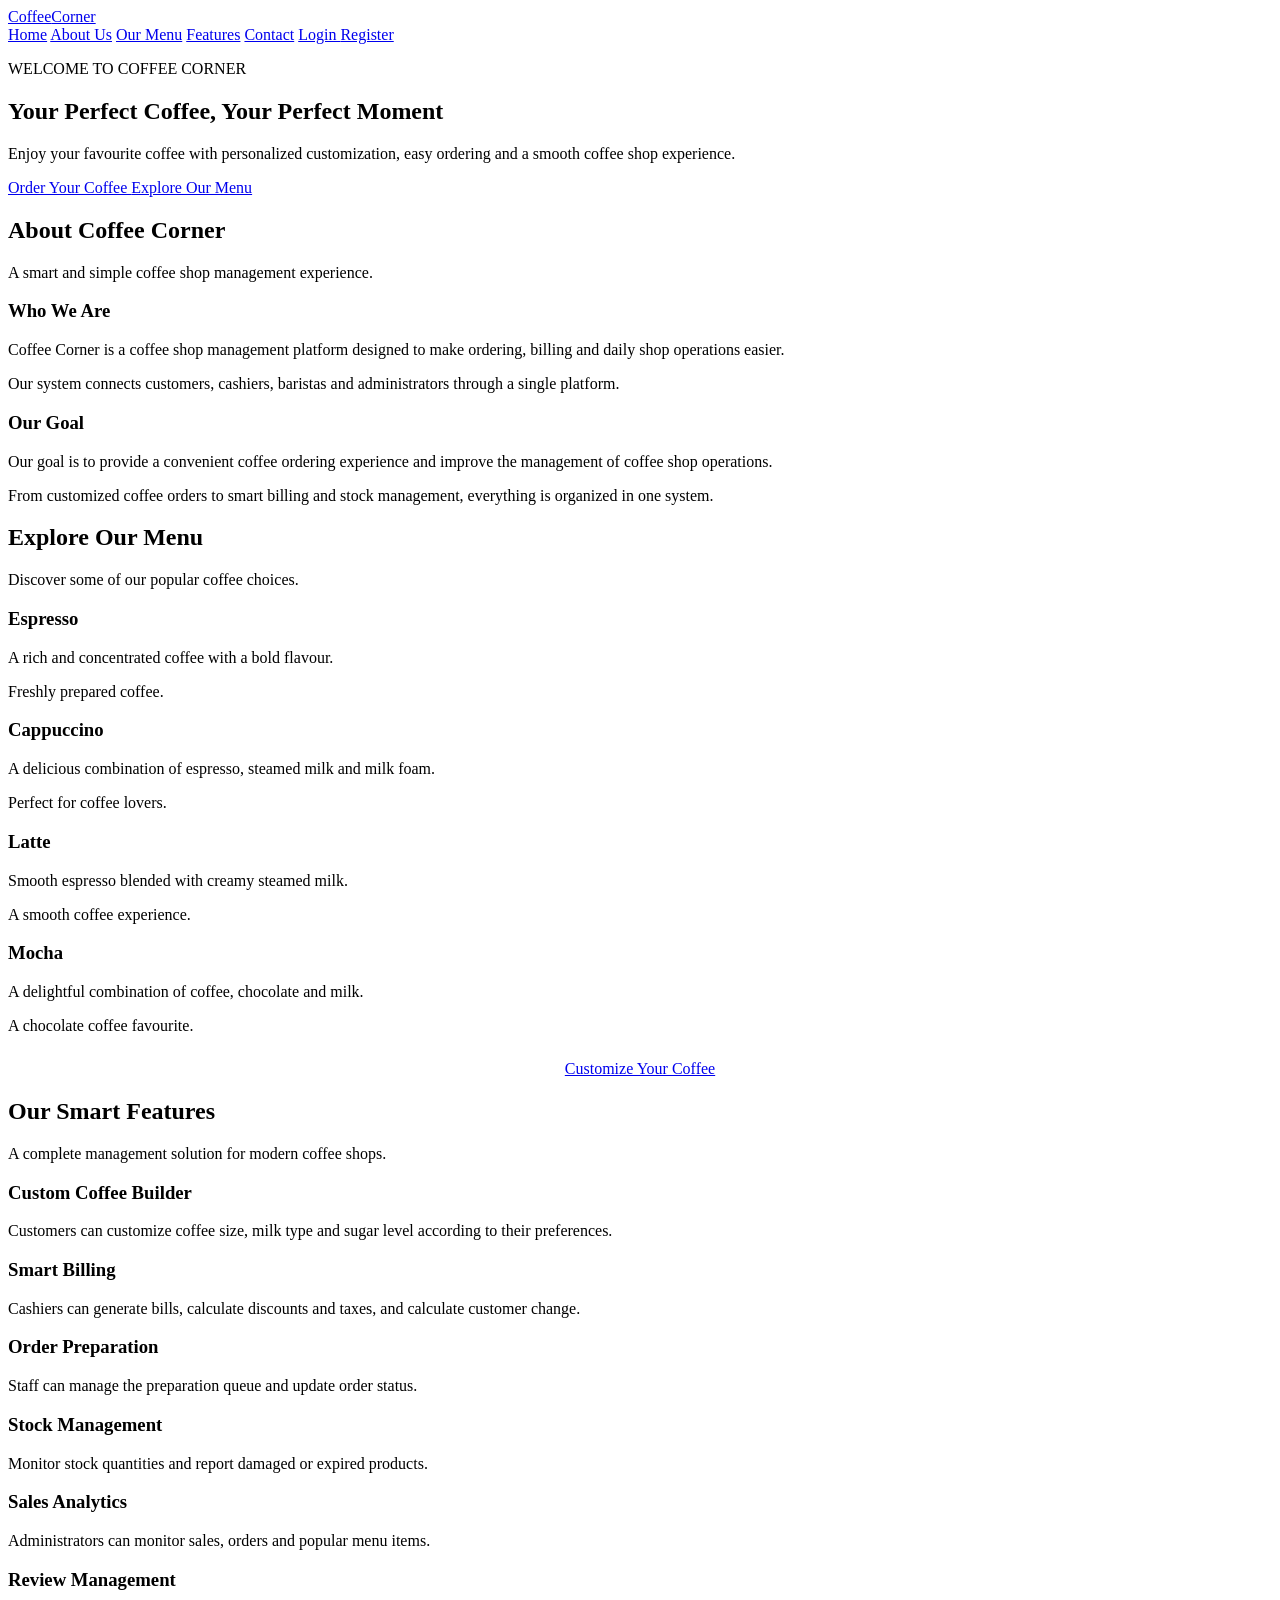
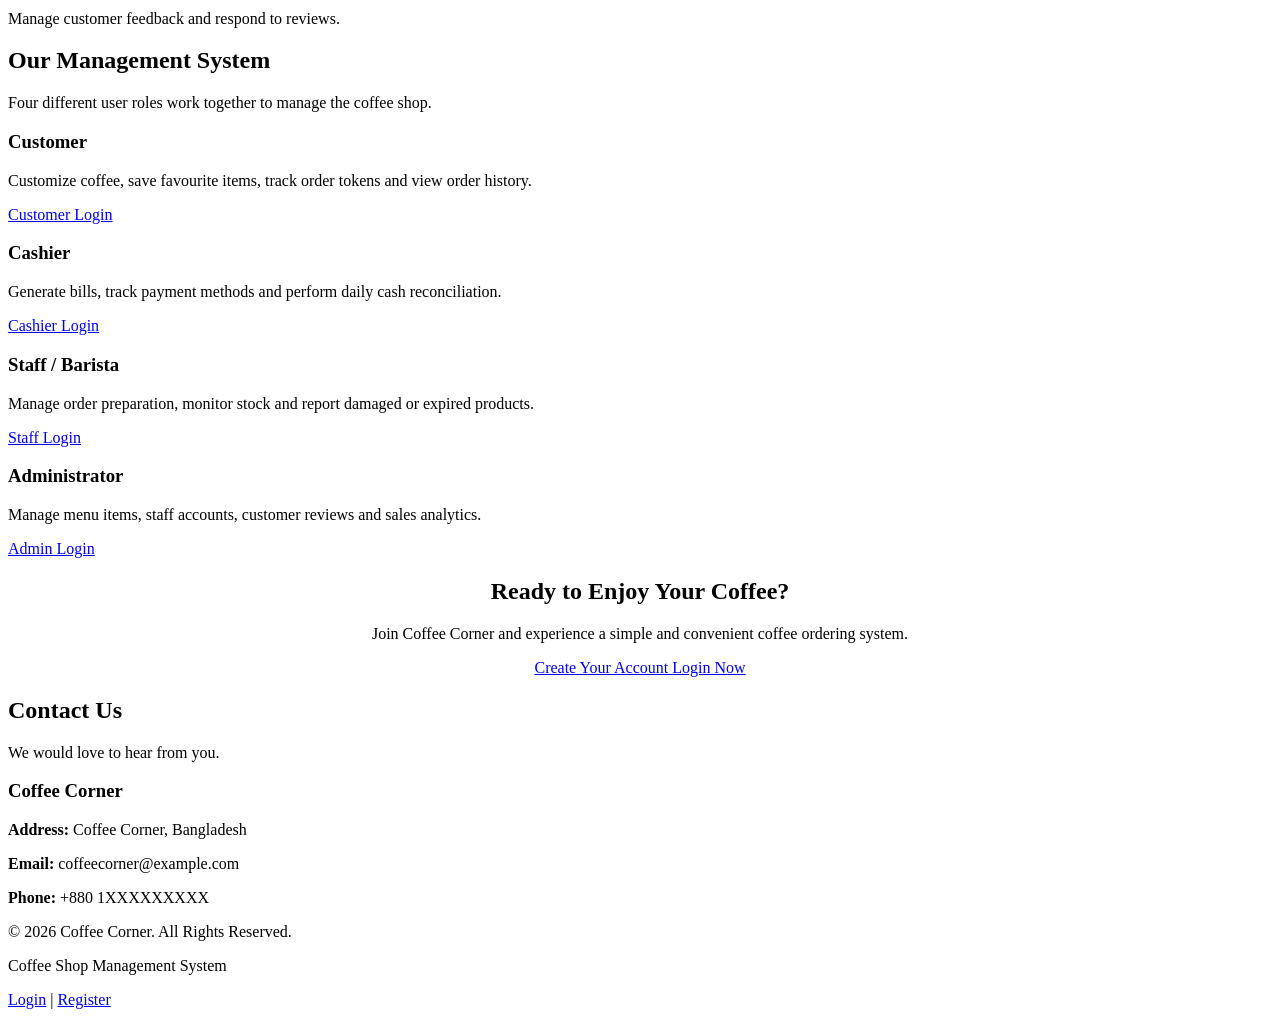
==== index.html @ bee69907 "creating index" ====
<!DOCTYPE html>
<html lang="en-US">

<head>
    <meta charset="UTF-8">
    <meta name="viewport" content="width=device-width, initial-scale=1.0">
    <meta name="description" content="Coffee Corner - Coffee Shop Management System">
    <title>Home | Coffee Corner</title>

    <link rel="stylesheet" href="css/style.css">
</head>

<body>

    <!-- ============ HEADER ============ -->
    <header class="header">

        <a href="index.html" class="logo">
            Coffee<span>Corner</span>
        </a>

        <nav class="home-nav">

            <a href="#home">Home</a>

            <a href="#about">About Us</a>

            <a href="#menu">Our Menu</a>

            <a href="#features">Features</a>

            <a href="#contact">Contact</a>

            <a href="login.html" class="btn btn-small">
                Login
            </a>

            <a href="register.html" class="btn btn-small btn-secondary">
                Register
            </a>

        </nav>

    </header>


    <!-- ============ MAIN CONTAINER ============ -->
    <main>


        <!-- ============ HERO SECTION ============ -->
        <section id="home" class="hero-section">

            <div class="hero-content">

                <p class="hero-tagline">
                    WELCOME TO COFFEE CORNER
                </p>

                <h1>
                    Your Perfect Coffee,
                    <span>Your Perfect Moment</span>
                </h1>

                <p>
                    Enjoy your favourite coffee with personalized
                    customization, easy ordering and a smooth
                    coffee shop experience.
                </p>

                <div class="hero-actions">

                    <a href="login.html" class="btn">
                        Order Your Coffee
                    </a>

                    <a href="#menu" class="btn btn-secondary">
                        Explore Our Menu
                    </a>

                </div>

            </div>

        </section>



        <!-- ============ ABOUT SECTION ============ -->
        <section id="about" class="container page-section">

            <h2 class="page-title">
                About Coffee Corner
            </h2>

            <p class="page-subtitle">
                A smart and simple coffee shop management experience.
            </p>

            <div class="row">

                <div class="col card">

                    <h3>Who We Are</h3>

                    <p>
                        Coffee Corner is a coffee shop management
                        platform designed to make ordering,
                        billing and daily shop operations easier.
                    </p>

                    <p>
                        Our system connects customers, cashiers,
                        baristas and administrators through
                        a single platform.
                    </p>

                </div>


                <div class="col card">

                    <h3>Our Goal</h3>

                    <p>
                        Our goal is to provide a convenient
                        coffee ordering experience and improve
                        the management of coffee shop operations.
                    </p>

                    <p>
                        From customized coffee orders to smart
                        billing and stock management, everything
                        is organized in one system.
                    </p>

                </div>

            </div>

        </section>



        <!-- ============ MENU SECTION ============ -->
        <section id="menu" class="container page-section">

            <h2 class="page-title">
                Explore Our Menu
            </h2>

            <p class="page-subtitle">
                Discover some of our popular coffee choices.
            </p>


            <div class="row">

                <div class="col card">

                    <h3>Espresso</h3>

                    <p>
                        A rich and concentrated coffee
                        with a bold flavour.
                    </p>

                    <p class="hint">
                        Freshly prepared coffee.
                    </p>

                </div>


                <div class="col card">

                    <h3>Cappuccino</h3>

                    <p>
                        A delicious combination of espresso,
                        steamed milk and milk foam.
                    </p>

                    <p class="hint">
                        Perfect for coffee lovers.
                    </p>

                </div>


                <div class="col card">

                    <h3>Latte</h3>

                    <p>
                        Smooth espresso blended with
                        creamy steamed milk.
                    </p>

                    <p class="hint">
                        A smooth coffee experience.
                    </p>

                </div>


                <div class="col card">

                    <h3>Mocha</h3>

                    <p>
                        A delightful combination of
                        coffee, chocolate and milk.
                    </p>

                    <p class="hint">
                        A chocolate coffee favourite.
                    </p>

                </div>

            </div>


            <div style="text-align: center; margin-top: 25px;">

                <a href="login.html" class="btn">
                    Customize Your Coffee
                </a>

            </div>

        </section>



        <!-- ============ FEATURES SECTION ============ -->
        <section id="features" class="container page-section">

            <h2 class="page-title">
                Our Smart Features
            </h2>

            <p class="page-subtitle">
                A complete management solution for modern coffee shops.
            </p>


            <div class="row">

                <div class="col card">

                    <h3>Custom Coffee Builder</h3>

                    <p>
                        Customers can customize coffee size,
                        milk type and sugar level according
                        to their preferences.
                    </p>

                </div>


                <div class="col card">

                    <h3>Smart Billing</h3>

                    <p>
                        Cashiers can generate bills,
                        calculate discounts and taxes,
                        and calculate customer change.
                    </p>

                </div>


                <div class="col card">

                    <h3>Order Preparation</h3>

                    <p>
                        Staff can manage the preparation queue
                        and update order status.
                    </p>

                </div>


                <div class="col card">

                    <h3>Stock Management</h3>

                    <p>
                        Monitor stock quantities and report
                        damaged or expired products.
                    </p>

                </div>


                <div class="col card">

                    <h3>Sales Analytics</h3>

                    <p>
                        Administrators can monitor sales,
                        orders and popular menu items.
                    </p>

                </div>


                <div class="col card">

                    <h3>Review Management</h3>

                    <p>
                        Manage customer feedback and
                        respond to reviews.
                    </p>

                </div>

            </div>

        </section>



        <!-- ============ ACTOR SECTION ============ -->
        <section class="container page-section">

            <h2 class="page-title">
                Our Management System
            </h2>

            <p class="page-subtitle">
                Four different user roles work together
                to manage the coffee shop.
            </p>


            <div class="row">

                <div class="col card">

                    <h3>Customer</h3>

                    <p>
                        Customize coffee, save favourite items,
                        track order tokens and view order history.
                    </p>

                    <a href="login.html" class="btn">
                        Customer Login
                    </a>

                </div>


                <div class="col card">

                    <h3>Cashier</h3>

                    <p>
                        Generate bills, track payment methods
                        and perform daily cash reconciliation.
                    </p>

                    <a href="login.html" class="btn">
                        Cashier Login
                    </a>

                </div>


                <div class="col card">

                    <h3>Staff / Barista</h3>

                    <p>
                        Manage order preparation, monitor stock
                        and report damaged or expired products.
                    </p>

                    <a href="login.html" class="btn">
                        Staff Login
                    </a>

                </div>


                <div class="col card">

                    <h3>Administrator</h3>

                    <p>
                        Manage menu items, staff accounts,
                        customer reviews and sales analytics.
                    </p>

                    <a href="login.html" class="btn">
                        Admin Login
                    </a>

                </div>

            </div>

        </section>



        <!-- ============ CALL TO ACTION ============ -->
        <section class="container page-section">

            <div class="card" style="text-align: center;">

                <h2>
                    Ready to Enjoy Your Coffee?
                </h2>

                <p>
                    Join Coffee Corner and experience
                    a simple and convenient coffee ordering system.
                </p>

                <a href="register.html" class="btn">
                    Create Your Account
                </a>

                <a href="login.html" class="btn btn-secondary">
                    Login Now
                </a>

            </div>

        </section>



        <!-- ============ CONTACT SECTION ============ -->
        <section id="contact" class="container page-section">

            <h2 class="page-title">
                Contact Us
            </h2>

            <p class="page-subtitle">
                We would love to hear from you.
            </p>

            <div class="card">

                <h3>Coffee Corner</h3>

                <p>
                    <strong>Address:</strong>
                    Coffee Corner, Bangladesh
                </p>

                <p>
                    <strong>Email:</strong>
                    coffeecorner@example.com
                </p>

                <p>
                    <strong>Phone:</strong>
                    +880 1XXXXXXXXX
                </p>

            </div>

        </section>

    </main>


    <!-- ============ FOOTER ============ -->
    <footer class="footer">

        <p>
            &copy; 2026 Coffee Corner.
            All Rights Reserved.
        </p>

        <p>
            Coffee Shop Management System
        </p>

        <p>
            <a href="login.html">Login</a> |
            <a href="register.html">Register</a>
        </p>

    </footer>


</body>

</html>
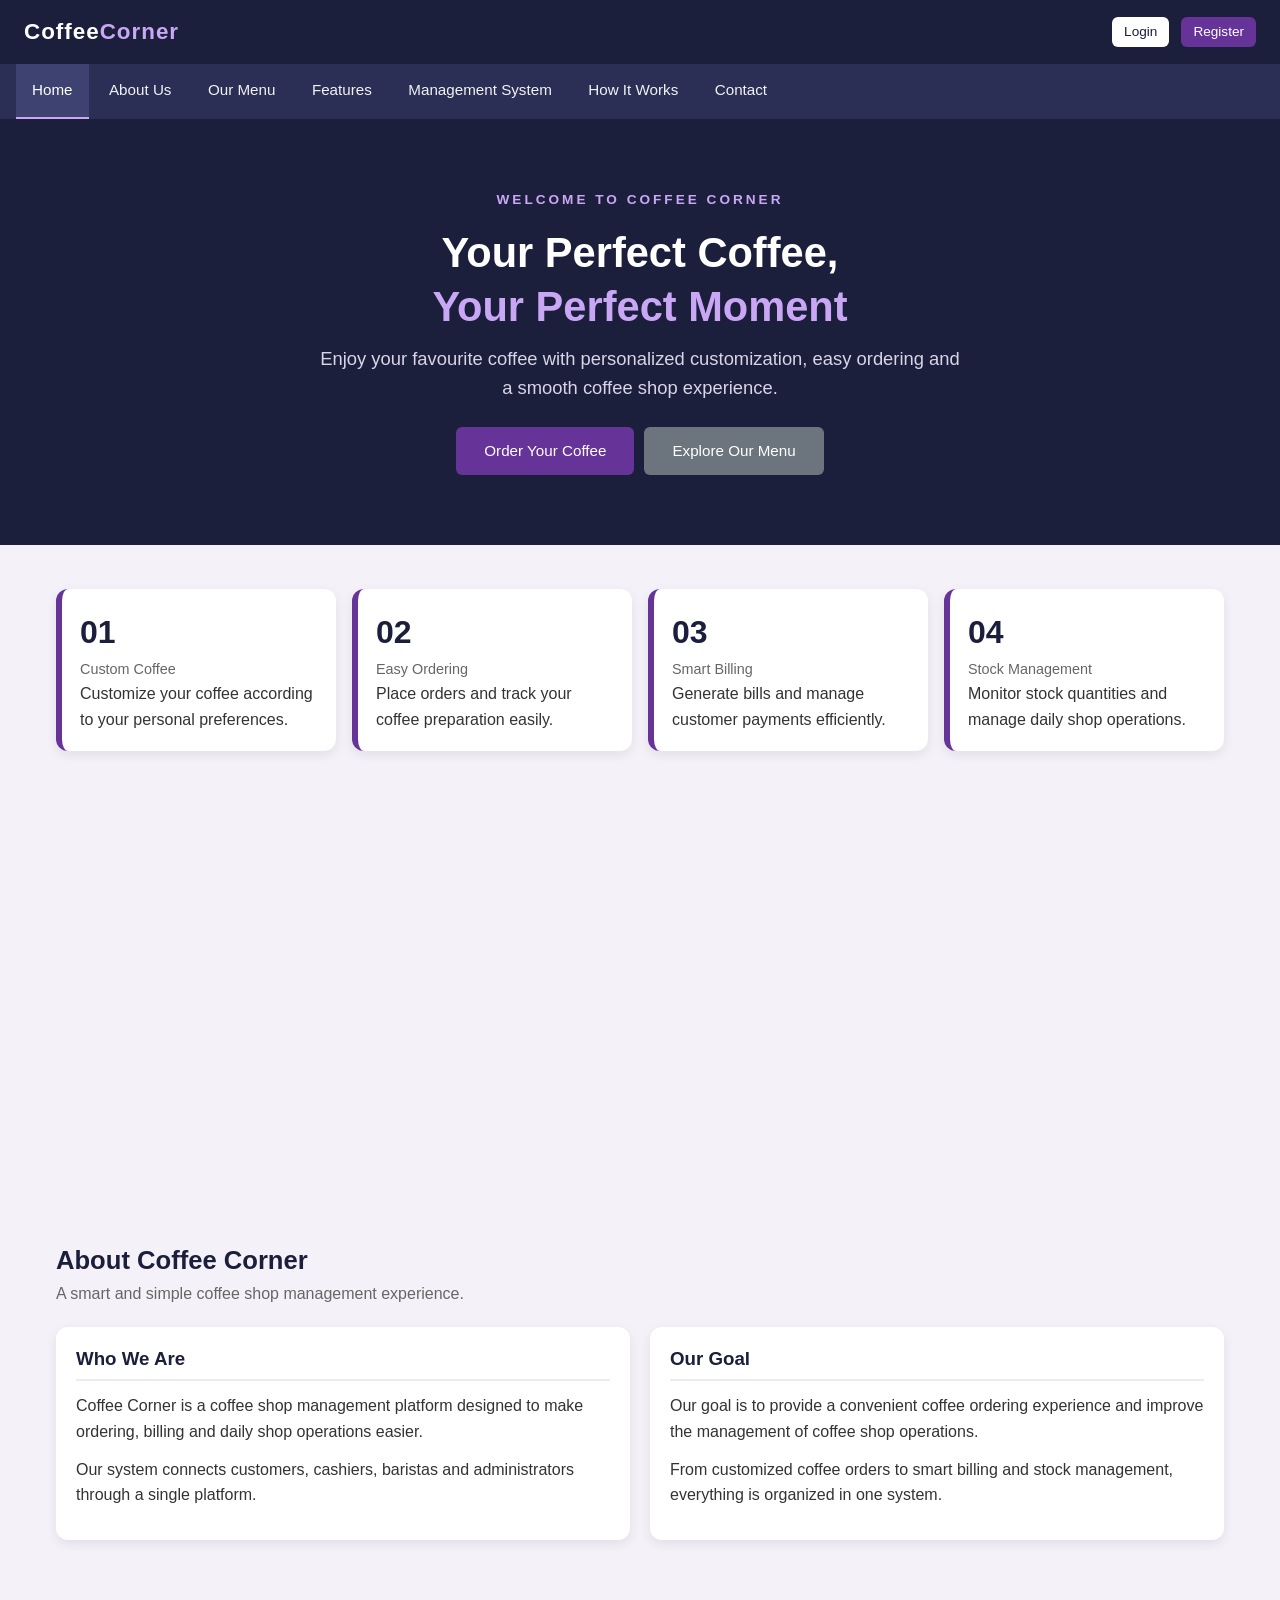
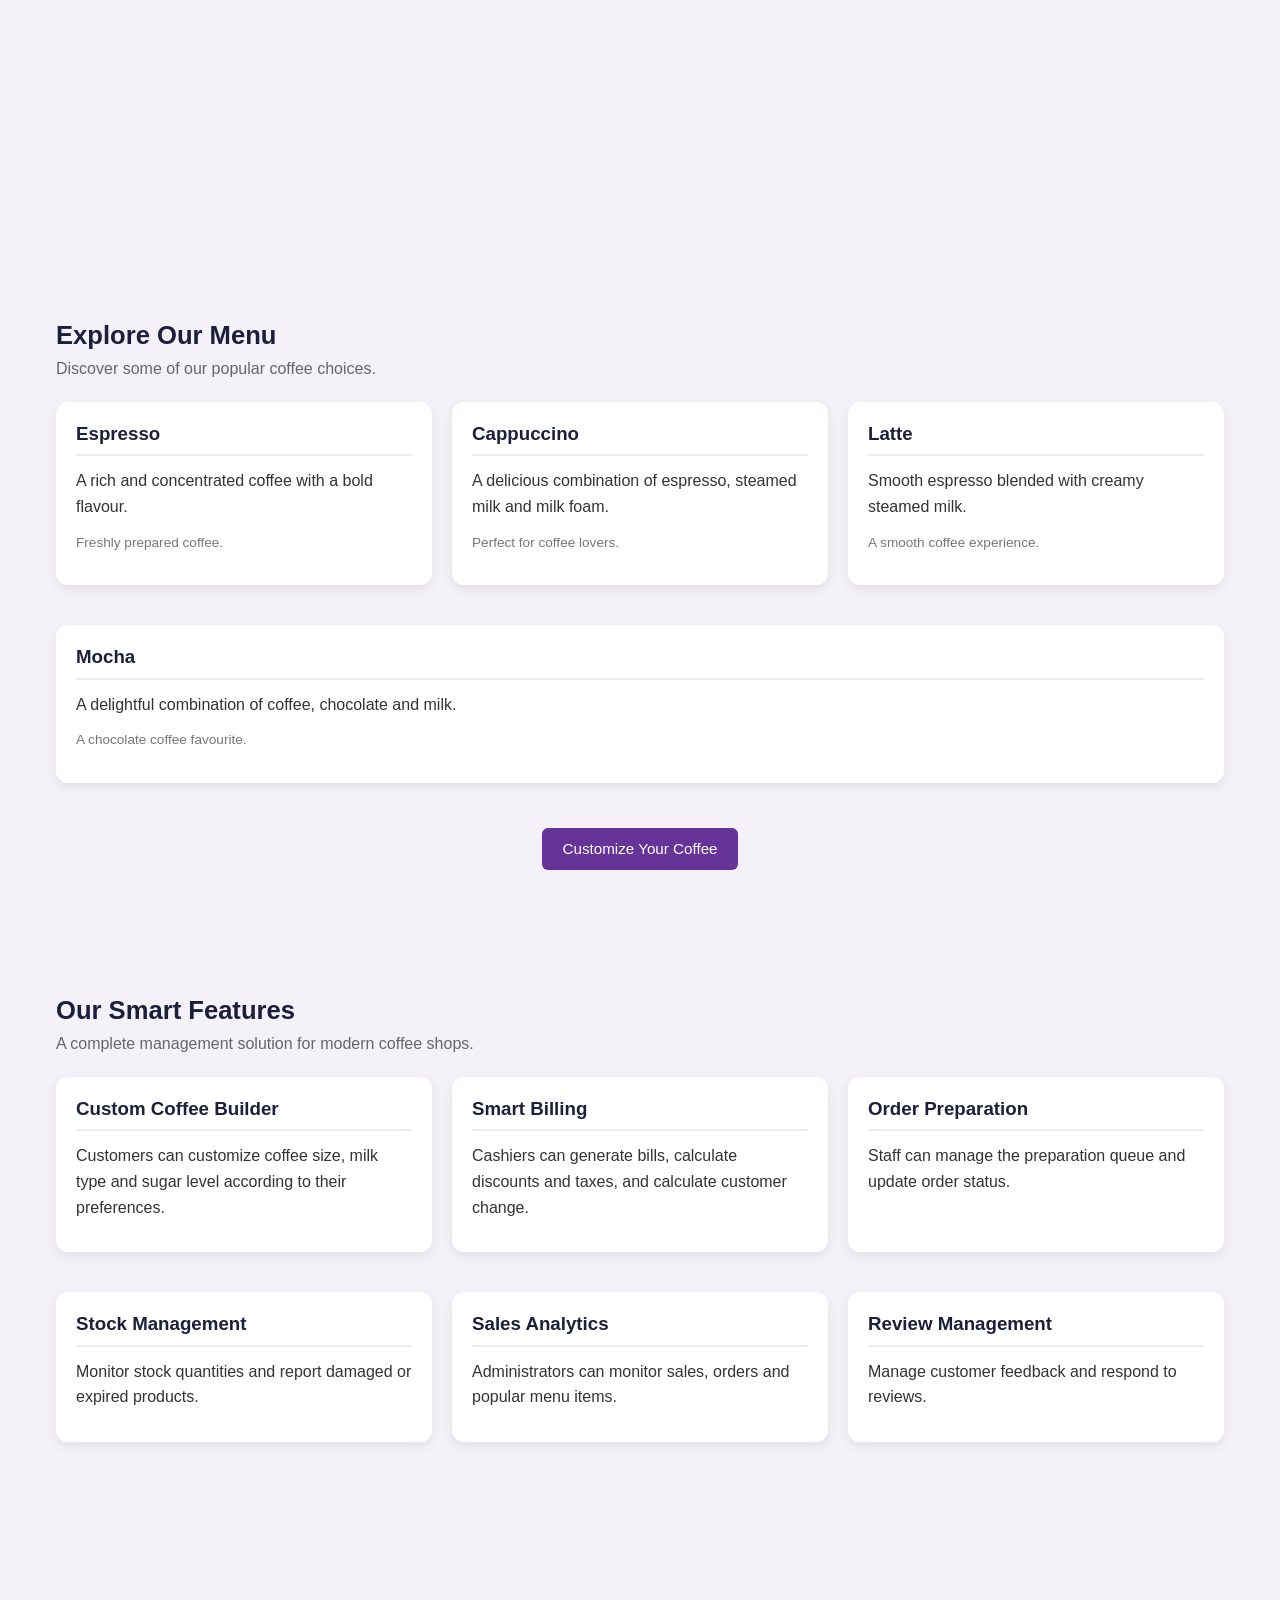
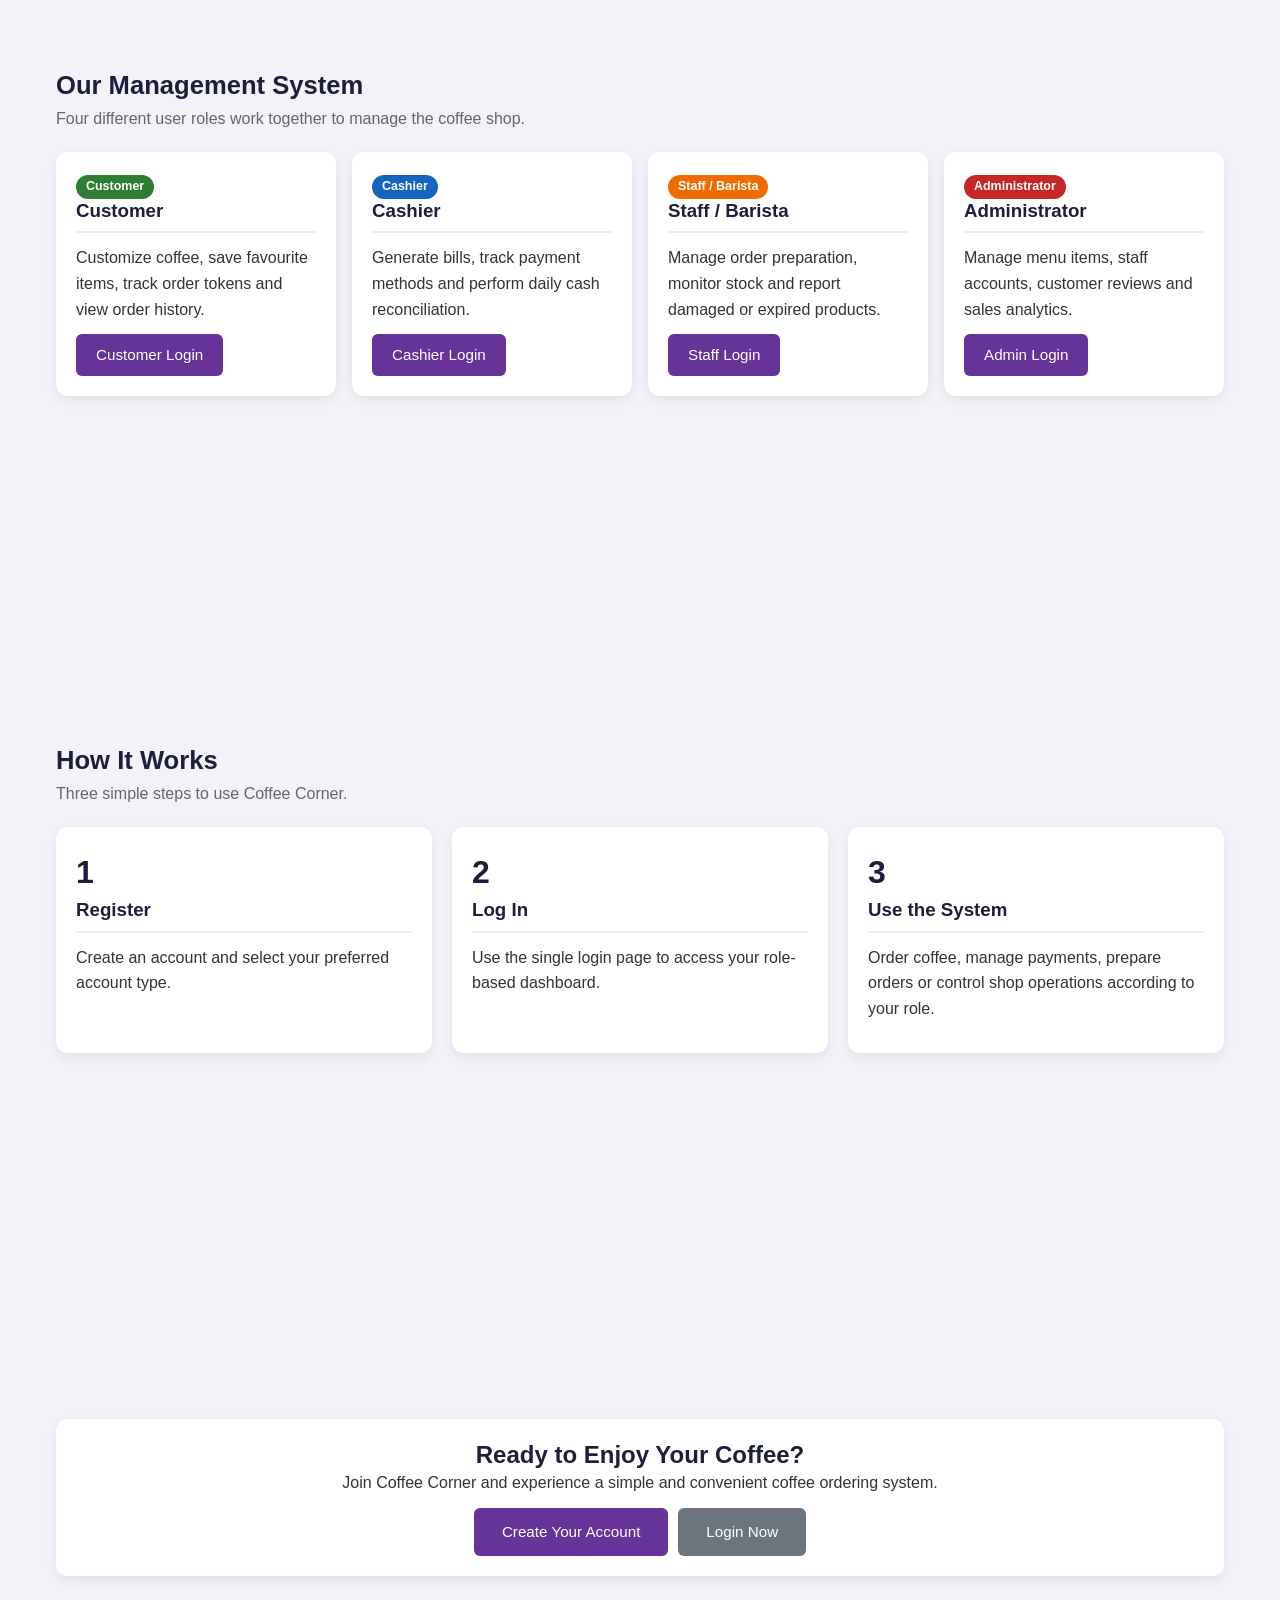
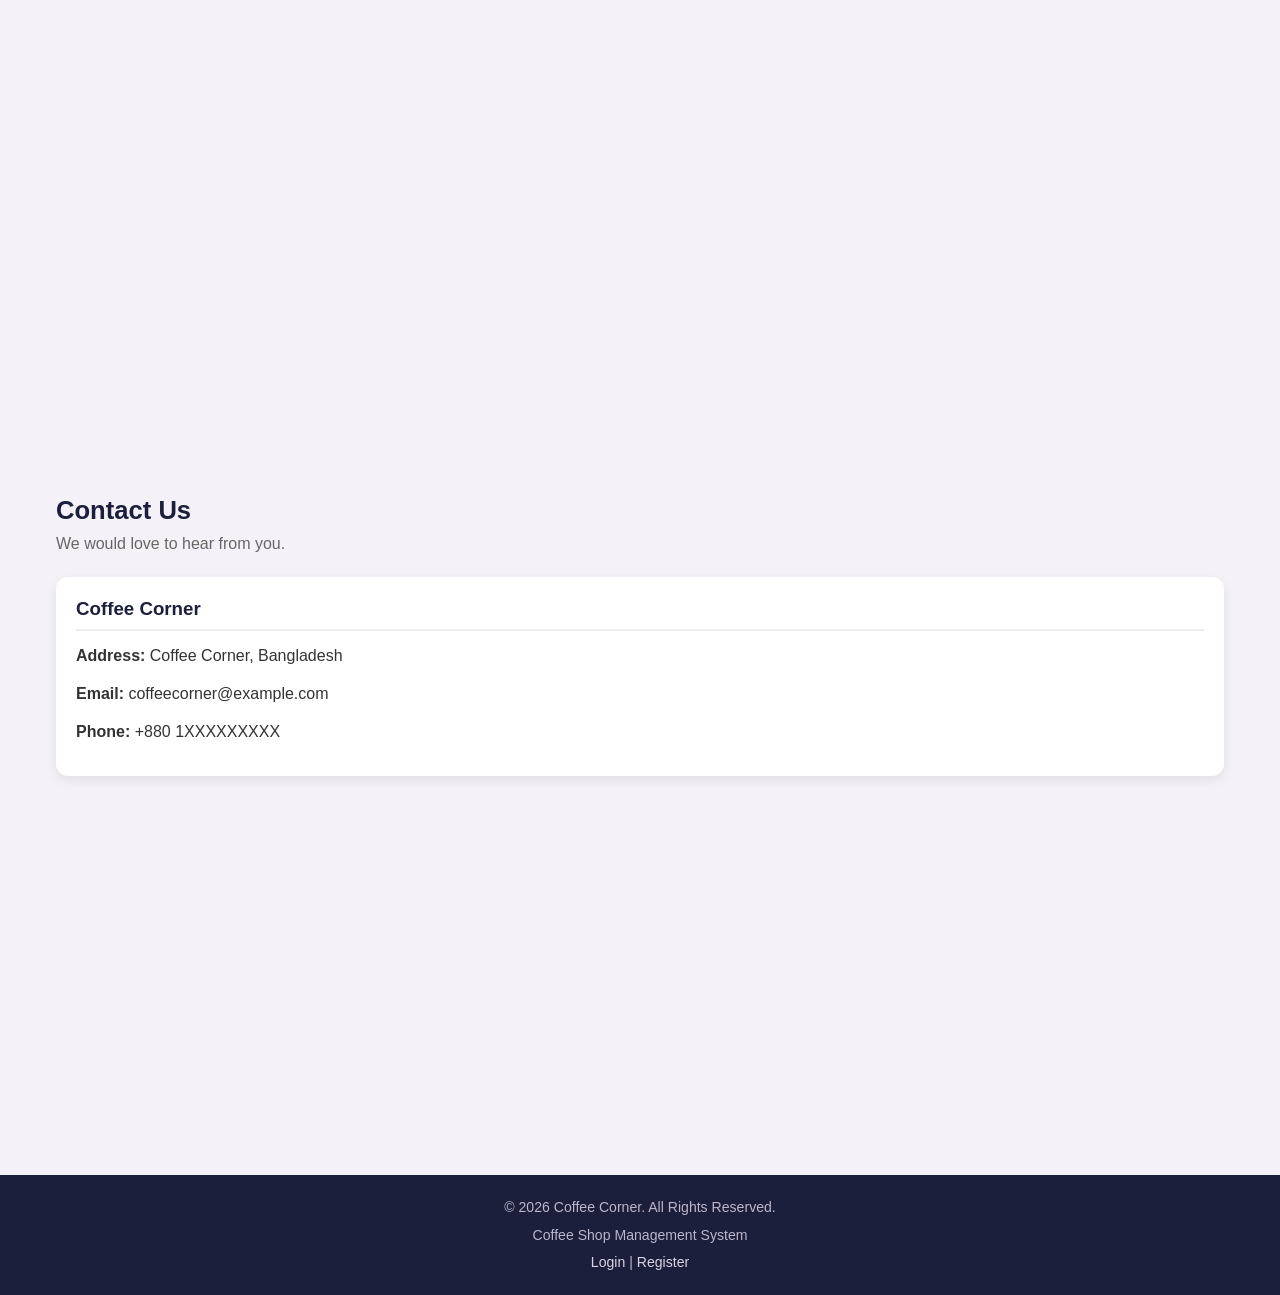
==== commit 8ddaf423: "update" ====
--- a/index.html
+++ b/index.html
@@ -1,501 +1,671 @@
-<!DOCTYPE html>
-<html lang="en-US">
-
-<head>
-    <meta charset="UTF-8">
-    <meta name="viewport" content="width=device-width, initial-scale=1.0">
-    <meta name="description" content="Coffee Corner - Coffee Shop Management System">
-    <title>Home | Coffee Corner</title>
-
-    <link rel="stylesheet" href="css/style.css">
-</head>
-
-<body>
-
-    <!-- ============ HEADER ============ -->
-    <header class="header">
-
-        <a href="index.html" class="logo">
-            Coffee<span>Corner</span>
-        </a>
-
-        <nav class="home-nav">
-
-            <a href="#home">Home</a>
-
-            <a href="#about">About Us</a>
-
-            <a href="#menu">Our Menu</a>
-
-            <a href="#features">Features</a>
-
-            <a href="#contact">Contact</a>
-
-            <a href="login.html" class="btn btn-small">
-                Login
-            </a>
-
-            <a href="register.html" class="btn btn-small btn-secondary">
-                Register
-            </a>
-
-        </nav>
-
-    </header>
-
-
-    <!-- ============ MAIN CONTAINER ============ -->
-    <main>
-
-
-        <!-- ============ HERO SECTION ============ -->
-        <section id="home" class="hero-section">
-
-            <div class="hero-content">
-
-                <p class="hero-tagline">
-                    WELCOME TO COFFEE CORNER
-                </p>
-
-                <h1>
-                    Your Perfect Coffee,
-                    <span>Your Perfect Moment</span>
-                </h1>
-
-                <p>
-                    Enjoy your favourite coffee with personalized
-                    customization, easy ordering and a smooth
-                    coffee shop experience.
-                </p>
-
-                <div class="hero-actions">
-
-                    <a href="login.html" class="btn">
-                        Order Your Coffee
-                    </a>
-
-                    <a href="#menu" class="btn btn-secondary">
-                        Explore Our Menu
-                    </a>
-
-                </div>
-
-            </div>
-
-        </section>
-
-
-
-        <!-- ============ ABOUT SECTION ============ -->
-        <section id="about" class="container page-section">
-
-            <h2 class="page-title">
-                About Coffee Corner
-            </h2>
-
-            <p class="page-subtitle">
-                A smart and simple coffee shop management experience.
-            </p>
-
-            <div class="row">
-
-                <div class="col card">
-
-                    <h3>Who We Are</h3>
-
-                    <p>
-                        Coffee Corner is a coffee shop management
-                        platform designed to make ordering,
-                        billing and daily shop operations easier.
-                    </p>
-
-                    <p>
-                        Our system connects customers, cashiers,
-                        baristas and administrators through
-                        a single platform.
-                    </p>
-
-                </div>
-
-
-                <div class="col card">
-
-                    <h3>Our Goal</h3>
-
-                    <p>
-                        Our goal is to provide a convenient
-                        coffee ordering experience and improve
-                        the management of coffee shop operations.
-                    </p>
-
-                    <p>
-                        From customized coffee orders to smart
-                        billing and stock management, everything
-                        is organized in one system.
-                    </p>
-
-                </div>
-
-            </div>
-
-        </section>
-
-
-
-        <!-- ============ MENU SECTION ============ -->
-        <section id="menu" class="container page-section">
-
-            <h2 class="page-title">
-                Explore Our Menu
-            </h2>
-
-            <p class="page-subtitle">
-                Discover some of our popular coffee choices.
-            </p>
-
-
-            <div class="row">
-
-                <div class="col card">
-
-                    <h3>Espresso</h3>
-
-                    <p>
-                        A rich and concentrated coffee
-                        with a bold flavour.
-                    </p>
-
-                    <p class="hint">
-                        Freshly prepared coffee.
-                    </p>
-
-                </div>
-
-
-                <div class="col card">
-
-                    <h3>Cappuccino</h3>
-
-                    <p>
-                        A delicious combination of espresso,
-                        steamed milk and milk foam.
-                    </p>
-
-                    <p class="hint">
-                        Perfect for coffee lovers.
-                    </p>
-
-                </div>
-
-
-                <div class="col card">
-
-                    <h3>Latte</h3>
-
-                    <p>
-                        Smooth espresso blended with
-                        creamy steamed milk.
-                    </p>
-
-                    <p class="hint">
-                        A smooth coffee experience.
-                    </p>
-
-                </div>
-
-
-                <div class="col card">
-
-                    <h3>Mocha</h3>
-
-                    <p>
-                        A delightful combination of
-                        coffee, chocolate and milk.
-                    </p>
-
-                    <p class="hint">
-                        A chocolate coffee favourite.
-                    </p>
-
-                </div>
-
-            </div>
-
-
-            <div style="text-align: center; margin-top: 25px;">
-
-                <a href="login.html" class="btn">
-                    Customize Your Coffee
-                </a>
-
-            </div>
-
-        </section>
-
-
-
-        <!-- ============ FEATURES SECTION ============ -->
-        <section id="features" class="container page-section">
-
-            <h2 class="page-title">
-                Our Smart Features
-            </h2>
-
-            <p class="page-subtitle">
-                A complete management solution for modern coffee shops.
-            </p>
-
-
-            <div class="row">
-
-                <div class="col card">
-
-                    <h3>Custom Coffee Builder</h3>
-
-                    <p>
-                        Customers can customize coffee size,
-                        milk type and sugar level according
-                        to their preferences.
-                    </p>
-
-                </div>
-
-
-                <div class="col card">
-
-                    <h3>Smart Billing</h3>
-
-                    <p>
-                        Cashiers can generate bills,
-                        calculate discounts and taxes,
-                        and calculate customer change.
-                    </p>
-
-                </div>
-
-
-                <div class="col card">
-
-                    <h3>Order Preparation</h3>
-
-                    <p>
-                        Staff can manage the preparation queue
-                        and update order status.
-                    </p>
-
-                </div>
-
-
-                <div class="col card">
-
-                    <h3>Stock Management</h3>
-
-                    <p>
-                        Monitor stock quantities and report
-                        damaged or expired products.
-                    </p>
-
-                </div>
-
-
-                <div class="col card">
-
-                    <h3>Sales Analytics</h3>
-
-                    <p>
-                        Administrators can monitor sales,
-                        orders and popular menu items.
-                    </p>
-
-                </div>
-
-
-                <div class="col card">
-
-                    <h3>Review Management</h3>
-
-                    <p>
-                        Manage customer feedback and
-                        respond to reviews.
-                    </p>
-
-                </div>
-
-            </div>
-
-        </section>
-
-
-
-        <!-- ============ ACTOR SECTION ============ -->
-        <section class="container page-section">
-
-            <h2 class="page-title">
-                Our Management System
-            </h2>
-
-            <p class="page-subtitle">
-                Four different user roles work together
-                to manage the coffee shop.
-            </p>
-
-
-            <div class="row">
-
-                <div class="col card">
-
-                    <h3>Customer</h3>
-
-                    <p>
-                        Customize coffee, save favourite items,
-                        track order tokens and view order history.
-                    </p>
-
-                    <a href="login.html" class="btn">
-                        Customer Login
-                    </a>
-
-                </div>
-
-
-                <div class="col card">
-
-                    <h3>Cashier</h3>
-
-                    <p>
-                        Generate bills, track payment methods
-                        and perform daily cash reconciliation.
-                    </p>
-
-                    <a href="login.html" class="btn">
-                        Cashier Login
-                    </a>
-
-                </div>
-
-
-                <div class="col card">
-
-                    <h3>Staff / Barista</h3>
-
-                    <p>
-                        Manage order preparation, monitor stock
-                        and report damaged or expired products.
-                    </p>
-
-                    <a href="login.html" class="btn">
-                        Staff Login
-                    </a>
-
-                </div>
-
-
-                <div class="col card">
-
-                    <h3>Administrator</h3>
-
-                    <p>
-                        Manage menu items, staff accounts,
-                        customer reviews and sales analytics.
-                    </p>
-
-                    <a href="login.html" class="btn">
-                        Admin Login
-                    </a>
-
-                </div>
-
-            </div>
-
-        </section>
-
-
-
-        <!-- ============ CALL TO ACTION ============ -->
-        <section class="container page-section">
-
-            <div class="card" style="text-align: center;">
-
-                <h2>
-                    Ready to Enjoy Your Coffee?
-                </h2>
-
-                <p>
-                    Join Coffee Corner and experience
-                    a simple and convenient coffee ordering system.
-                </p>
-
-                <a href="register.html" class="btn">
-                    Create Your Account
-                </a>
-
-                <a href="login.html" class="btn btn-secondary">
-                    Login Now
-                </a>
-
-            </div>
-
-        </section>
-
-
-
-        <!-- ============ CONTACT SECTION ============ -->
-        <section id="contact" class="container page-section">
-
-            <h2 class="page-title">
-                Contact Us
-            </h2>
-
-            <p class="page-subtitle">
-                We would love to hear from you.
-            </p>
-
-            <div class="card">
-
-                <h3>Coffee Corner</h3>
-
-                <p>
-                    <strong>Address:</strong>
-                    Coffee Corner, Bangladesh
-                </p>
-
-                <p>
-                    <strong>Email:</strong>
-                    coffeecorner@example.com
-                </p>
-
-                <p>
-                    <strong>Phone:</strong>
-                    +880 1XXXXXXXXX
-                </p>
-
-            </div>
-
-        </section>
-
-    </main>
-
-
-    <!-- ============ FOOTER ============ -->
-    <footer class="footer">
-
-        <p>
-            &copy; 2026 Coffee Corner.
-            All Rights Reserved.
-        </p>
-
-        <p>
-            Coffee Shop Management System
-        </p>
-
-        <p>
-            <a href="login.html">Login</a> |
-            <a href="register.html">Register</a>
-        </p>
-
-    </footer>
-
-
-</body>
-
+<!DOCTYPE html>
+<html lang="en-US">
+
+<head>
+    <meta charset="UTF-8">
+    <meta name="viewport" content="width=device-width, initial-scale=1.0">
+    <meta name="description" content="Coffee Corner - Coffee Shop Management System">
+    <title>Home | Coffee Corner</title>
+
+    <link rel="stylesheet" href="css/style.css">
+</head>
+
+<body>
+
+    <!-- ============ HEADER ============ -->
+    <header class="header">
+
+        <a href="index.html" class="logo">
+            Coffee<span>Corner</span>
+        </a>
+
+        <div class="user-info">
+
+            <a href="login.html" class="btn btn-small btn-light">
+                Login
+            </a>
+
+            <a href="register.html" class="btn btn-small">
+                Register
+            </a>
+
+        </div>
+
+    </header>
+
+
+    <!-- ============ NAVIGATION ============ -->
+    <nav class="topnav">
+
+        <a href="#home" class="active">Home</a>
+
+        <a href="#about">About Us</a>
+
+        <a href="#menu">Our Menu</a>
+
+        <a href="#features">Features</a>
+
+        <a href="#actors">Management System</a>
+
+        <a href="#how">How It Works</a>
+
+        <a href="#contact">Contact</a>
+
+    </nav>
+
+
+    <!-- ============ HERO SECTION ============ -->
+    <section id="home" class="hero-section">
+
+        <div class="hero-content">
+
+            <p class="hero-tagline">
+                WELCOME TO COFFEE CORNER
+            </p>
+
+            <h1>
+                Your Perfect Coffee,
+                <span>Your Perfect Moment</span>
+            </h1>
+
+            <p>
+                Enjoy your favourite coffee with personalized
+                customization, easy ordering and a smooth
+                coffee shop experience.
+            </p>
+
+            <div class="hero-actions">
+
+                <a href="login.html" class="btn">
+                    Order Your Coffee
+                </a>
+
+                <a href="#menu" class="btn btn-secondary">
+                    Explore Our Menu
+                </a>
+
+            </div>
+
+        </div>
+
+    </section>
+
+
+    <main>
+
+
+        <!-- ============ KEY FEATURES STRIP ============ -->
+        <section class="container">
+
+            <div class="stats-grid">
+
+                <div class="stat-card">
+
+                    <div class="stat-number">01</div>
+
+                    <div class="stat-label">
+                        Custom Coffee
+                    </div>
+
+                    <p>
+                        Customize your coffee according to
+                        your personal preferences.
+                    </p>
+
+                </div>
+
+
+                <div class="stat-card">
+
+                    <div class="stat-number">02</div>
+
+                    <div class="stat-label">
+                        Easy Ordering
+                    </div>
+
+                    <p>
+                        Place orders and track your coffee
+                        preparation easily.
+                    </p>
+
+                </div>
+
+
+                <div class="stat-card">
+
+                    <div class="stat-number">03</div>
+
+                    <div class="stat-label">
+                        Smart Billing
+                    </div>
+
+                    <p>
+                        Generate bills and manage customer
+                        payments efficiently.
+                    </p>
+
+                </div>
+
+
+                <div class="stat-card">
+
+                    <div class="stat-number">04</div>
+
+                    <div class="stat-label">
+                        Stock Management
+                    </div>
+
+                    <p>
+                        Monitor stock quantities and
+                        manage daily shop operations.
+                    </p>
+
+                </div>
+
+            </div>
+
+        </section>
+
+
+
+        <!-- ============ ABOUT SECTION ============ -->
+        <section id="about" class="container">
+
+            <h2 class="page-title">
+                About Coffee Corner
+            </h2>
+
+            <p class="page-subtitle">
+                A smart and simple coffee shop management experience.
+            </p>
+
+            <div class="row">
+
+                <div class="col card">
+
+                    <h3>Who We Are</h3>
+
+                    <p>
+                        Coffee Corner is a coffee shop management
+                        platform designed to make ordering,
+                        billing and daily shop operations easier.
+                    </p>
+
+                    <p>
+                        Our system connects customers, cashiers,
+                        baristas and administrators through
+                        a single platform.
+                    </p>
+
+                </div>
+
+
+                <div class="col card">
+
+                    <h3>Our Goal</h3>
+
+                    <p>
+                        Our goal is to provide a convenient
+                        coffee ordering experience and improve
+                        the management of coffee shop operations.
+                    </p>
+
+                    <p>
+                        From customized coffee orders to smart
+                        billing and stock management, everything
+                        is organized in one system.
+                    </p>
+
+                </div>
+
+            </div>
+
+        </section>
+
+
+
+        <!-- ============ MENU SECTION ============ -->
+        <section id="menu" class="container">
+
+            <h2 class="page-title">
+                Explore Our Menu
+            </h2>
+
+            <p class="page-subtitle">
+                Discover some of our popular coffee choices.
+            </p>
+
+
+            <div class="row">
+
+                <div class="col card">
+
+                    <h3>Espresso</h3>
+
+                    <p>
+                        A rich and concentrated coffee
+                        with a bold flavour.
+                    </p>
+
+                    <p class="hint">
+                        Freshly prepared coffee.
+                    </p>
+
+                </div>
+
+
+                <div class="col card">
+
+                    <h3>Cappuccino</h3>
+
+                    <p>
+                        A delicious combination of espresso,
+                        steamed milk and milk foam.
+                    </p>
+
+                    <p class="hint">
+                        Perfect for coffee lovers.
+                    </p>
+
+                </div>
+
+
+                <div class="col card">
+
+                    <h3>Latte</h3>
+
+                    <p>
+                        Smooth espresso blended with
+                        creamy steamed milk.
+                    </p>
+
+                    <p class="hint">
+                        A smooth coffee experience.
+                    </p>
+
+                </div>
+
+
+                <div class="col card">
+
+                    <h3>Mocha</h3>
+
+                    <p>
+                        A delightful combination of
+                        coffee, chocolate and milk.
+                    </p>
+
+                    <p class="hint">
+                        A chocolate coffee favourite.
+                    </p>
+
+                </div>
+
+            </div>
+
+
+            <div style="text-align: center; margin-top: 25px;">
+
+                <a href="login.html" class="btn">
+                    Customize Your Coffee
+                </a>
+
+            </div>
+
+        </section>
+
+
+
+        <!-- ============ FEATURES SECTION ============ -->
+        <section id="features" class="container">
+
+            <h2 class="page-title">
+                Our Smart Features
+            </h2>
+
+            <p class="page-subtitle">
+                A complete management solution for modern coffee shops.
+            </p>
+
+
+            <div class="row">
+
+                <div class="col card">
+
+                    <h3>Custom Coffee Builder</h3>
+
+                    <p>
+                        Customers can customize coffee size,
+                        milk type and sugar level according
+                        to their preferences.
+                    </p>
+
+                </div>
+
+
+                <div class="col card">
+
+                    <h3>Smart Billing</h3>
+
+                    <p>
+                        Cashiers can generate bills,
+                        calculate discounts and taxes,
+                        and calculate customer change.
+                    </p>
+
+                </div>
+
+
+                <div class="col card">
+
+                    <h3>Order Preparation</h3>
+
+                    <p>
+                        Staff can manage the preparation queue
+                        and update order status.
+                    </p>
+
+                </div>
+
+
+                <div class="col card">
+
+                    <h3>Stock Management</h3>
+
+                    <p>
+                        Monitor stock quantities and report
+                        damaged or expired products.
+                    </p>
+
+                </div>
+
+
+                <div class="col card">
+
+                    <h3>Sales Analytics</h3>
+
+                    <p>
+                        Administrators can monitor sales,
+                        orders and popular menu items.
+                    </p>
+
+                </div>
+
+
+                <div class="col card">
+
+                    <h3>Review Management</h3>
+
+                    <p>
+                        Manage customer feedback and
+                        respond to reviews.
+                    </p>
+
+                </div>
+
+            </div>
+
+        </section>
+
+
+
+        <!-- ============ ACTOR / ROLE SECTION ============ -->
+        <section id="actors" class="container">
+
+            <h2 class="page-title">
+                Our Management System
+            </h2>
+
+            <p class="page-subtitle">
+                Four different user roles work together
+                to manage the coffee shop.
+            </p>
+
+
+            <div class="role-grid">
+
+                <!-- CUSTOMER -->
+                <div class="card">
+
+                    <span class="badge customer">
+                        Customer
+                    </span>
+
+                    <h3>Customer</h3>
+
+                    <p>
+                        Customize coffee, save favourite items,
+                        track order tokens and view order history.
+                    </p>
+
+                    <a href="login.html" class="btn">
+                        Customer Login
+                    </a>
+
+                </div>
+
+
+                <!-- CASHIER -->
+                <div class="card">
+
+                    <span class="badge cashier">
+                        Cashier
+                    </span>
+
+                    <h3>Cashier</h3>
+
+                    <p>
+                        Generate bills, track payment methods
+                        and perform daily cash reconciliation.
+                    </p>
+
+                    <a href="login.html" class="btn">
+                        Cashier Login
+                    </a>
+
+                </div>
+
+
+                <!-- STAFF / BARISTA -->
+                <div class="card">
+
+                    <span class="badge staff">
+                        Staff / Barista
+                    </span>
+
+                    <h3>Staff / Barista</h3>
+
+                    <p>
+                        Manage order preparation, monitor stock
+                        and report damaged or expired products.
+                    </p>
+
+                    <a href="login.html" class="btn">
+                        Staff Login
+                    </a>
+
+                </div>
+
+
+                <!-- ADMINISTRATOR -->
+                <div class="card">
+
+                    <span class="badge admin">
+                        Administrator
+                    </span>
+
+                    <h3>Administrator</h3>
+
+                    <p>
+                        Manage menu items, staff accounts,
+                        customer reviews and sales analytics.
+                    </p>
+
+                    <a href="login.html" class="btn">
+                        Admin Login
+                    </a>
+
+                </div>
+
+            </div>
+
+        </section>
+
+
+
+        <!-- ============ HOW IT WORKS ============ -->
+        <section id="how" class="container">
+
+            <h2 class="page-title">
+                How It Works
+            </h2>
+
+            <p class="page-subtitle">
+                Three simple steps to use Coffee Corner.
+            </p>
+
+
+            <div class="row">
+
+                <div class="col card">
+
+                    <div class="stat-number">1</div>
+
+                    <h3>Register</h3>
+
+                    <p>
+                        Create an account and select your
+                        preferred account type.
+                    </p>
+
+                </div>
+
+
+                <div class="col card">
+
+                    <div class="stat-number">2</div>
+
+                    <h3>Log In</h3>
+
+                    <p>
+                        Use the single login page to access
+                        your role-based dashboard.
+                    </p>
+
+                </div>
+
+
+                <div class="col card">
+
+                    <div class="stat-number">3</div>
+
+                    <h3>Use the System</h3>
+
+                    <p>
+                        Order coffee, manage payments,
+                        prepare orders or control shop operations
+                        according to your role.
+                    </p>
+
+                </div>
+
+            </div>
+
+        </section>
+
+
+
+        <!-- ============ CALL TO ACTION ============ -->
+        <section class="container">
+
+            <div class="card" style="text-align: center;">
+
+                <h2>
+                    Ready to Enjoy Your Coffee?
+                </h2>
+
+                <p>
+                    Join Coffee Corner and experience
+                    a simple and convenient coffee ordering system.
+                </p>
+
+                <div class="hero-actions">
+
+                    <a href="register.html" class="btn">
+                        Create Your Account
+                    </a>
+
+                    <a href="login.html" class="btn btn-secondary">
+                        Login Now
+                    </a>
+
+                </div>
+
+            </div>
+
+        </section>
+
+
+
+        <!-- ============ CONTACT SECTION ============ -->
+        <section id="contact" class="container">
+
+            <h2 class="page-title">
+                Contact Us
+            </h2>
+
+            <p class="page-subtitle">
+                We would love to hear from you.
+            </p>
+
+            <div class="card">
+
+                <h3>Coffee Corner</h3>
+
+                <p>
+                    <strong>Address:</strong>
+                    Coffee Corner, Bangladesh
+                </p>
+
+                <p>
+                    <strong>Email:</strong>
+                    coffeecorner@example.com
+                </p>
+
+                <p>
+                    <strong>Phone:</strong>
+                    +880 1XXXXXXXXX
+                </p>
+
+            </div>
+
+        </section>
+
+
+    </main>
+
+
+
+    <!-- ============ FOOTER ============ -->
+    <footer class="footer">
+
+        <p>
+            &copy; 2026 Coffee Corner.
+            All Rights Reserved.
+        </p>
+
+        <p>
+            Coffee Shop Management System
+        </p>
+
+        <p>
+            <a href="login.html">Login</a> |
+            <a href="register.html">Register</a>
+        </p>
+
+    </footer>
+
+
+</body>
+
 </html>
--- a/css/style.css
+++ b/css/style.css
@@ -0,0 +1,1128 @@
+/* =====================================================================
+   COFFEE CORNER - style.css  (reviewed and corrected version)
+   Follows the BookNest style sheet approach (purple theme, sticky nav,
+   rounded cards, auto-fit grids). All Coffee Corner class names are
+   kept, so the existing HTML and JavaScript work without any change.
+
+   FIXES IN THIS VERSION
+   1. .logo stays white on hover (it was being overridden by the
+      .header a:not(.btn):hover rule).
+   2. A disabled .btn stays grey on hover for every variant
+      (.btn-danger, .btn-success, ... used to turn coloured again).
+   3. .message.error now has the same text size as the other messages,
+      and an empty .message no longer shows as an empty coloured bar.
+   4. .col / .col-wide / .row > .card no longer overflow on 320px phones.
+   5. More input types are styled (search, url, datetime-local, ...)
+      and every field has max-width: 100%.
+   6. Badge aliases added: .badge.administrator, .badge.barista.
+   7. Rules that existed in the old CSS but were missing here are added
+      back: .role-grid, .bar-* chart, min-width: 0, 480px adjustments.
+   8. prefers-reduced-motion is respected.
+   ===================================================================== */
+
+
+/* ==================== 1. RESET AND PAGE DEFAULTS ==================== */
+
+* {
+    margin: 0;
+    padding: 0;
+    box-sizing: border-box;
+}
+
+html {
+    scroll-behavior: smooth;
+}
+
+body {
+    font-family: "Segoe UI", Arial, sans-serif;
+    font-size: 16px;
+    line-height: 1.6;
+    color: #333333;
+    background-color: #F4F2F8;
+}
+
+h1,
+h2,
+h3 {
+    line-height: 1.3;
+    color: #1B1F3B;
+}
+
+/* Normal links keep the default underline (like the BookNest sheet) */
+a {
+    color: #663399;
+}
+
+a:hover {
+    color: #8E6CC8;
+}
+
+button,
+input,
+select,
+textarea {
+    font-family: inherit;
+    font-size: 0.95rem;
+}
+
+button {
+    cursor: pointer;
+}
+
+img {
+    max-width: 100%;
+}
+
+
+
+.form-body,
+.type-fields {
+    display: none;
+}
+
+.form-body.active,
+.type-fields.active {
+    display: block;
+}
+
+.type-grid {
+    display: grid;
+    grid-template-columns: repeat(auto-fit, minmax(180px, 1fr));
+    gap: 15px;
+    margin: 15px 0;
+}
+
+.type-option {
+    display: flex;
+    flex-direction: column;
+    gap: 10px;
+    padding: 18px;
+    border: 1px solid #ddd;
+    border-radius: 8px;
+    cursor: pointer;
+    background: #fff;
+}
+
+.type-option:has(input:checked) {
+    border: 2px solid #8b5e3c;
+    background: #faf4ef;
+}
+
+.type-option input {
+    width: auto;
+}
+
+.type-option strong {
+    font-size: 17px;
+}
+
+.type-option .hint {
+    font-size: 13px;
+}
+
+.form-buttons {
+    display: flex;
+    gap: 10px;
+    flex-wrap: wrap;
+    margin-top: 20px;
+}
+
+#registerButton:disabled {
+    opacity: 0.5;
+    cursor: not-allowed;
+}
+
+
+
+
+
+
+
+
+
+
+
+
+
+
+.header {
+    background-color: #1B1F3B;
+    color: white;
+    padding: 14px 24px;
+    display: flex;
+    justify-content: space-between;
+    align-items: center;
+    flex-wrap: wrap;
+    gap: 10px;
+}
+
+.logo {
+    font-size: 1.4rem;
+    font-weight: bold;
+    color: white;
+    text-decoration: none;
+    letter-spacing: 1px;
+}
+
+.logo span {
+    color: #C9A7F5;
+}
+
+.user-info {
+    display: flex;
+    align-items: center;
+    flex-wrap: wrap;
+    gap: 12px;
+    font-size: 0.95rem;
+    color: white;
+}
+
+.header a:not(.btn) {
+    color: white;
+    text-decoration: none;
+}
+
+.header a:not(.btn):hover {
+    color: #C9A7F5;
+}
+
+/* FIX 1: must come AFTER the rule above, otherwise it never applies */
+.header a.logo:hover {
+    color: white;
+}
+
+
+/* ==================== 3. NAVIGATION ==================== */
+
+.topnav {
+    position: sticky;
+    top: 0;
+    z-index: 10;
+    background-color: #2B2F55;
+    padding: 0 16px;
+    overflow-x: auto;
+    white-space: nowrap;
+}
+
+.topnav a,
+.topnav button {
+    display: inline-block;
+    color: #F2F2F2;
+    background-color: transparent;
+    border: none;
+    font-family: inherit;
+    font-size: 0.95rem;
+    padding: 14px 16px;
+    text-decoration: none;
+    cursor: pointer;
+    border-bottom: 3px solid transparent;
+    transition: background-color 0.3s;
+}
+
+.topnav a:hover,
+.topnav button:hover {
+    background-color: #3D4270;
+    color: white;
+}
+
+.topnav a.active,
+.topnav button.active {
+    border-bottom: 3px solid #C9A7F5;
+    background-color: #3D4270;
+    color: white;
+}
+
+/* Homepage navigation (inside header) */
+
+.home-nav {
+    display: flex;
+    align-items: center;
+    justify-content: center;
+    flex-wrap: wrap;
+    gap: 18px;
+}
+
+.home-nav>a:not(.btn) {
+    color: white;
+    font-size: 0.95rem;
+    text-decoration: none;
+}
+
+.home-nav>a:not(.btn):hover {
+    color: #C9A7F5;
+}
+
+
+/* ==================== 4. BUTTONS ==================== */
+
+.btn {
+    display: inline-block;
+    background-color: #663399;
+    color: white;
+    border: none;
+    padding: 9px 20px;
+    border-radius: 6px;
+    font-family: inherit;
+    font-size: 0.95rem;
+    cursor: pointer;
+    text-decoration: none;
+    transition: background-color 0.3s;
+}
+
+.btn:hover {
+    background-color: #8E6CC8;
+    color: white;
+}
+
+.btn:focus {
+    outline: 3px solid orange;
+}
+
+.btn-secondary {
+    background-color: #6C757D;
+}
+
+.btn-secondary:hover {
+    background-color: #868E96;
+}
+
+.btn-success {
+    background-color: #2E7D32;
+}
+
+.btn-success:hover {
+    background-color: #43A047;
+}
+
+.btn-danger {
+    background-color: #C62828;
+}
+
+.btn-danger:hover {
+    background-color: #E53935;
+}
+
+.btn-light {
+    background-color: white;
+    color: #1B1F3B;
+}
+
+.btn-light:hover {
+    background-color: #EEEAF5;
+    color: #1B1F3B;
+}
+
+.btn-small {
+    padding: 4px 12px;
+    font-size: 0.85rem;
+}
+
+/* FIX 2: disabled rule is placed AFTER all variants and also covers
+   :hover, so a disabled button stays grey whatever its colour class is */
+.btn:disabled,
+.btn:disabled:hover {
+    background-color: #BBBBBB;
+    color: white;
+    cursor: not-allowed;
+}
+
+/* azizur */
+/* ==================== 5. MAIN CONTAINER ==================== */
+
+.container {
+    max-width: 1200px;
+    margin: 0 auto;
+    padding: 24px 16px;
+    min-height: 75vh;
+}
+
+/* Section is hidden until it gets the "active" class
+   (inline style.display from JavaScript also works).
+   NOTE: a .page-section that has neither "active" nor an inline
+   display style will NOT be visible. */
+.page-section {
+    display: none;
+    margin-bottom: 35px;
+    scroll-margin-top: 70px;
+}
+
+.page-section.active {
+    display: block;
+}
+
+.page-title {
+    margin-bottom: 4px;
+    font-size: 1.6rem;
+}
+
+.page-subtitle {
+    color: #666666;
+    margin-bottom: 20px;
+}
+
+.hint {
+    display: block;
+    font-size: 0.85rem;
+    color: #777777;
+    margin-top: 6px;
+}
+
+/* Lets flex/grid children shrink instead of overflowing the page */
+.container,
+.page-section,
+.card {
+    min-width: 0;
+}
+
+
+/* ==================== 6. CARD DESIGN ==================== */
+
+.card {
+    background-color: white;
+    border-radius: 12px;
+    box-shadow: 0 4px 12px rgba(0, 0, 0, 0.08);
+    padding: 20px;
+    margin-bottom: 20px;
+}
+
+.card h3 {
+    margin-bottom: 12px;
+    padding-bottom: 8px;
+    border-bottom: 2px solid #EEEAF5;
+}
+
+.card p {
+    margin-bottom: 12px;
+}
+
+.card ul {
+    padding-left: 22px;
+}
+
+.card li {
+    margin-bottom: 8px;
+}
+
+
+/* ==================== 7. ROW AND COLUMN ==================== */
+
+.row {
+    display: flex;
+    flex-wrap: wrap;
+    gap: 20px;
+}
+
+/* FIX 4: min(300px, 100%) so nothing is wider than a small phone screen */
+.col {
+    flex: 1;
+    min-width: min(300px, 100%);
+}
+
+.col-wide {
+    flex: 2;
+    min-width: min(300px, 100%);
+}
+
+.row>.card {
+    flex: 1;
+    min-width: min(300px, 100%);
+}
+
+
+/* ==================== 8. STATISTICS CARDS ==================== */
+
+.stats-grid {
+    display: grid;
+    grid-template-columns: repeat(auto-fit, minmax(200px, 1fr));
+    gap: 16px;
+    margin: 20px 0;
+}
+
+.stat-card {
+    background-color: white;
+    border-radius: 12px;
+    padding: 18px;
+    box-shadow: 0 4px 12px rgba(0, 0, 0, 0.08);
+    border-left: 6px solid #663399;
+    transition: transform 0.3s;
+}
+
+.stat-card:hover {
+    transform: scale(1.03);
+}
+
+.stat-number {
+    font-size: 2rem;
+    font-weight: bold;
+    color: #1B1F3B;
+    overflow-wrap: anywhere;
+}
+
+.stat-label {
+    color: #666666;
+    font-size: 0.9rem;
+}
+
+
+/* ==================== 9. FORMS ==================== */
+
+fieldset {
+    border: 1px solid #D8D0E8;
+    border-radius: 8px;
+    padding: 12px 16px 16px 16px;
+    margin-bottom: 16px;
+}
+
+legend {
+    font-weight: bold;
+    color: #663399;
+    padding: 0 8px;
+}
+
+.form-table {
+    width: 100%;
+    border-collapse: collapse;
+}
+
+.form-table td {
+    padding: 6px 4px;
+    vertical-align: top;
+}
+
+.form-table td:first-child {
+    width: 35%;
+    padding-top: 12px;
+}
+
+label {
+    font-weight: 600;
+    color: #444444;
+}
+
+.option-label {
+    font-weight: normal;
+    margin-right: 12px;
+}
+
+/* FIX 5: more input types added to the list */
+input[type="text"],
+input[type="email"],
+input[type="password"],
+input[type="number"],
+input[type="date"],
+input[type="time"],
+input[type="datetime-local"],
+input[type="tel"],
+input[type="search"],
+input[type="url"],
+select,
+textarea {
+    width: 100%;
+    padding: 8px 10px;
+    border: 1px solid #C8C3D4;
+    border-radius: 6px;
+    font-family: inherit;
+    font-size: 0.95rem;
+    background-color: white;
+}
+
+/* Prevent any field (including type="file") from overflowing */
+input,
+select,
+textarea {
+    max-width: 100%;
+}
+
+input:focus,
+select:focus,
+textarea:focus {
+    outline: 2px solid #8E6CC8;
+    border-color: #8E6CC8;
+}
+
+textarea {
+    resize: none;
+}
+
+input[type="radio"],
+input[type="checkbox"] {
+    width: auto;
+    margin-right: 4px;
+    accent-color: #663399;
+}
+
+input[type="submit"] {
+    cursor: pointer;
+}
+
+.form-actions {
+    display: flex;
+    flex-wrap: wrap;
+    gap: 8px;
+    margin-top: 12px;
+}
+
+/* ==================== 15. HOMEPAGE HERO SECTION ==================== */
+
+/* Coffee Corner hero (class names kept) */
+.hero-section {
+    min-height: 420px;
+    padding: 70px 20px;
+    display: flex;
+    align-items: center;
+    justify-content: center;
+    text-align: center;
+    background-color: #1B1F3B;
+    color: white;
+}
+
+.hero-content {
+    max-width: 720px;
+}
+
+.hero-tagline {
+    color: #C9A7F5;
+    font-weight: bold;
+    font-size: 0.85rem;
+    letter-spacing: 3px;
+    margin-bottom: 15px;
+}
+
+.hero-content h1 {
+    color: white;
+    font-size: 2.6rem;
+    margin-bottom: 10px;
+}
+
+.hero-content h1 span {
+    display: block;
+    color: #C9A7F5;
+}
+
+.hero-content>p:not(.hero-tagline) {
+    font-size: 1.15rem;
+    color: #D9D4E8;
+    max-width: 650px;
+    margin: 0 auto 24px auto;
+}
+
+.hero-actions {
+    display: flex;
+    flex-wrap: wrap;
+    justify-content: center;
+    gap: 10px;
+}
+
+.hero-actions .btn {
+    padding: 12px 28px;
+}
+
+/* From the BookNest sheet (works if you use these classes) */
+.hero {
+    background-color: #1B1F3B;
+    color: white;
+    text-align: center;
+    padding: 70px 20px;
+}
+
+.hero h1 {
+    color: white;
+    font-size: 2.6rem;
+    margin-bottom: 10px;
+}
+
+.hero p {
+    font-size: 1.15rem;
+    color: #D9D4E8;
+    max-width: 650px;
+    margin: 0 auto 24px auto;
+}
+
+.hero .btn {
+    margin: 4px;
+    padding: 12px 28px;
+}
+
+.hero-search {
+    max-width: 640px;
+    margin: 26px auto 0 auto;
+    display: flex;
+    flex-wrap: wrap;
+    gap: 8px;
+}
+
+.hero-search input {
+    flex: 3;
+    min-width: 220px;
+    padding: 13px 16px;
+    font-size: 1rem;
+    border: none;
+}
+
+.hero-search select {
+    flex: 1;
+    min-width: 150px;
+    border: none;
+}
+
+
+/* ==================== 16. FOOTER ==================== */
+
+.footer {
+    background-color: #1B1F3B;
+    color: #BBB6CC;
+    text-align: center;
+    padding: 16px;
+    margin-top: 30px;
+    font-size: 0.88rem;
+}
+
+.footer p {
+    margin: 5px 0;
+}
+
+.footer a:not(.btn) {
+    color: #D9D4E8;
+    text-decoration: none;
+}
+
+.footer a:not(.btn):hover {
+    color: white;
+    text-decoration: underline;
+}
+
+
+/* ==================== 17. ROLE GRID AND BAR CHART ==================== */
+/* These two blocks existed in the old CSS (their mobile rules were in
+   the old file) but were missing in the new one.
+   The base rules below are rebuilt in the same purple theme.
+   If your HTML uses different class names for the bar track / fill,
+   rename .bar-track and .bar-fill to match. */
+
+.role-grid {
+    display: grid;
+    grid-template-columns: repeat(auto-fit, minmax(220px, 1fr));
+    gap: 16px;
+    margin: 20px 0;
+}
+
+.bar-row {
+    display: flex;
+    align-items: center;
+    gap: 10px;
+    margin-bottom: 10px;
+}
+
+.bar-label {
+    width: 140px;
+    flex-shrink: 0;
+    font-size: 0.9rem;
+}
+
+.bar-track {
+    flex: 1;
+    min-width: 0;
+    height: 18px;
+    background-color: #EEEAF5;
+    border-radius: 9px;
+    overflow: hidden;
+}
+
+.bar-fill {
+    height: 100%;
+    background-color: #663399;
+    border-radius: 9px;
+}
+
+.bar-value {
+    width: 60px;
+    flex-shrink: 0;
+    text-align: right;
+    font-size: 0.9rem;
+    font-weight: bold;
+}
+
+
+/* ==================== 18. EXTRA HELPERS ==================== */
+
+.log-item {
+    background-color: white;
+    border-left: 5px solid #663399;
+    border-radius: 4px;
+    padding: 8px 12px;
+    margin-bottom: 8px;
+    box-shadow: 0 1px 3px rgba(0, 0, 0, 0.06);
+}
+
+.result-box {
+    background-color: #F7F3FC;
+    border: 2px dashed #C9A7F5;
+    border-radius: 10px;
+    padding: 16px;
+    margin-top: 12px;
+}
+
+button:focus-visible,
+a:focus-visible,
+input:focus-visible,
+select:focus-visible,
+textarea:focus-visible {
+    outline: 2px solid #8E6CC8;
+    outline-offset: 2px;
+}
+
+
+/* ==================== 19. RESPONSIVE ==================== */
+/* Grids and flex-wrap above already adjust most of the layout.
+   These blocks only handle what they cannot. They must stay at the
+   END of the file so they override the base rules above. */
+
+@media screen and (max-width: 768px) {
+
+    .form-table,
+    .form-table tbody,
+    .form-table tr,
+    .form-table td {
+        display: block;
+        width: 100%;
+    }
+
+    .form-table td:first-child {
+        width: 100%;
+        padding-top: 6px;
+        padding-bottom: 2px;
+    }
+
+    .bar-label {
+        width: 100px;
+        font-size: 0.8rem;
+    }
+
+    .bar-value {
+        width: 40px;
+        font-size: 0.8rem;
+    }
+
+}
+
+@media screen and (max-width: 480px) {
+
+    .container {
+        padding: 20px 12px;
+    }
+
+    fieldset {
+        padding: 12px;
+    }
+
+    .role-grid {
+        grid-template-columns: 1fr;
+    }
+
+    .hero,
+    .hero-section {
+        padding: 45px 15px;
+    }
+
+    .hero h1,
+    .hero-content h1 {
+        font-size: 2rem;
+    }
+
+    .bar-row {
+        gap: 6px;
+    }
+
+}
+
+
+/* ==================== 20. REDUCED MOTION ==================== */
+
+@media (prefers-reduced-motion: reduce) {
+
+    html {
+        scroll-behavior: auto;
+    }
+
+    .stat-card,
+    .btn,
+    .topnav a,
+    .topnav button {
+        transition: none;
+    }
+
+    .stat-card:hover {
+        transform: none;
+    }
+
+}
+/* ==================== 10. VALIDATION MESSAGES ==================== */
+
+/* Small text under a field (always takes its space, so the layout
+   does not jump when an error appears) */
+.error {
+    display: block;
+    color: #C62828;
+    font-size: 0.85rem;
+    min-height: 1em;
+}
+
+.message {
+    display: none;
+    padding: 10px 14px;
+    border-radius: 6px;
+    margin-bottom: 14px;
+    border-left: 5px solid;
+}
+
+/* Kept from the Coffee Corner code: these two show automatically */
+.message.success {
+    display: block;
+    background-color: #E8F5E9;
+    border-color: #2E7D32;
+    color: #1B5E20;
+}
+
+.message.error-message {
+    display: block;
+    background-color: #FFEBEE;
+    border-color: #C62828;
+    color: #B71C1C;
+}
+
+/* From the BookNest sheet: hidden until JavaScript shows them.
+   FIX 3: font-size and min-height reset, because the plain .error
+   rule above would otherwise make this message smaller than the rest */
+.message.error {
+    display: block;
+    font-size: 0.95rem;
+    min-height: 0;
+    background-color: #FFEBEE;
+    border-color: #C62828;
+    color: #B71C1C;
+}
+
+.message.info {
+    background-color: #E3F2FD;
+    border-color: #1565C0;
+    color: #0D47A1;
+}
+
+/* FIX 3: an empty message box never shows as an empty coloured bar.
+   Must stay AFTER the .message.success / .message.error-message rules */
+.message:empty {
+    display: none;
+}
+
+
+/* ==================== 11. TABLES ==================== */
+
+.table-wrapper {
+    width: 100%;
+    overflow-x: auto;
+    margin-top: 15px;
+}
+
+.data-table {
+    width: 100%;
+    border-collapse: collapse;
+    background-color: white;
+    font-size: 0.92rem;
+}
+
+.data-table th {
+    background-color: #663399;
+    color: white;
+    text-align: left;
+    padding: 10px;
+    white-space: nowrap;
+}
+
+.data-table td {
+    padding: 9px 10px;
+    border-bottom: 1px solid #EEEAF5;
+}
+
+/* Ids and action buttons never break onto two lines */
+.data-table td:first-child,
+.data-table td:last-child {
+    white-space: nowrap;
+}
+
+.data-table tbody tr:nth-child(even) {
+    background-color: #FAF8FD;
+}
+
+.data-table tbody tr:hover {
+    background-color: #F0EAFA;
+}
+
+.data-table td .btn {
+    margin: 2px;
+}
+
+.empty-row {
+    text-align: center;
+    color: #888888;
+    padding: 20px;
+}
+
+.result-count {
+    font-size: 0.85rem;
+    color: #666666;
+    margin-bottom: 8px;
+}
+
+
+/* ==================== 12. SEARCH AND FILTER ==================== */
+
+.search-bar {
+    display: flex;
+    flex-wrap: wrap;
+    gap: 10px;
+    margin-bottom: 14px;
+}
+
+.search-bar input {
+    flex: 2;
+    min-width: 200px;
+    width: auto;
+}
+
+.search-bar select {
+    flex: 1;
+    min-width: 150px;
+    width: auto;
+}
+
+
+/* ==================== 13. PRICE SUMMARY ==================== */
+
+.price-summary {
+    background-color: #F7F3FC;
+    border: 2px dashed #C9A7F5;
+    border-radius: 10px;
+    padding: 16px;
+    margin: 20px 0;
+}
+
+.price-summary h3 {
+    color: #663399;
+    margin-bottom: 12px;
+    border-bottom: none;
+    padding-bottom: 0;
+}
+
+.price-summary p {
+    display: flex;
+    justify-content: space-between;
+    gap: 10px;
+    border-bottom: 1px solid #E5DCF2;
+    padding: 7px 0;
+    margin-bottom: 0;
+}
+
+.price-summary p:last-child {
+    border-bottom: none;
+    font-weight: bold;
+}
+
+.price-summary strong {
+    color: #663399;
+}
+
+
+/* ==================== 14. BADGES ==================== */
+
+.badge {
+    display: inline-block;
+    padding: 2px 10px;
+    border-radius: 12px;
+    font-size: 0.78rem;
+    font-weight: bold;
+    color: white;
+    background-color: #6C757D;
+    white-space: nowrap;
+}
+
+/* Role badges. The class name must match the role text your page prints */
+.badge.admin {
+    background-color: #C62828;
+}
+
+.badge.administrator {
+    background-color: #C62828;
+}
+
+.badge.customer {
+    background-color: #2E7D32;
+}
+
+.badge.cashier {
+    background-color: #1565C0;
+}
+
+.badge.staff {
+    background-color: #EF6C00;
+}
+
+.badge.barista {
+    background-color: #EF6C00;
+}
+
+.badge.green {
+    background-color: #2E7D32;
+}
+
+.badge.orange {
+    background-color: #EF6C00;
+}
+
+.badge.red {
+    background-color: #C62828;
+}
+
+.badge.blue {
+    background-color: #1565C0;
+}
+
+.badge.grey {
+    background-color: #6C757D;
+}
+
+/* Status badges */
+
+.status-badge {
+    display: inline-block;
+    padding: 2px 10px;
+    border-radius: 12px;
+    font-size: 0.78rem;
+    font-weight: bold;
+    white-space: nowrap;
+}
+
+.status-success {
+    background-color: #E8F5E9;
+    color: #1B5E20;
+}
+
+.status-warning {
+    background-color: #FFF3E0;
+    color: #E65100;
+}
+
+.status-danger {
+    background-color: #FFEBEE;
+    color: #B71C1C;
+}
+
+.status-neutral {
+    background-color: #EEEEEE;
+    color: #555555;
+}
+
+
+
+
+
+/* ==================== END OF STYLE.CSS ==================== */
